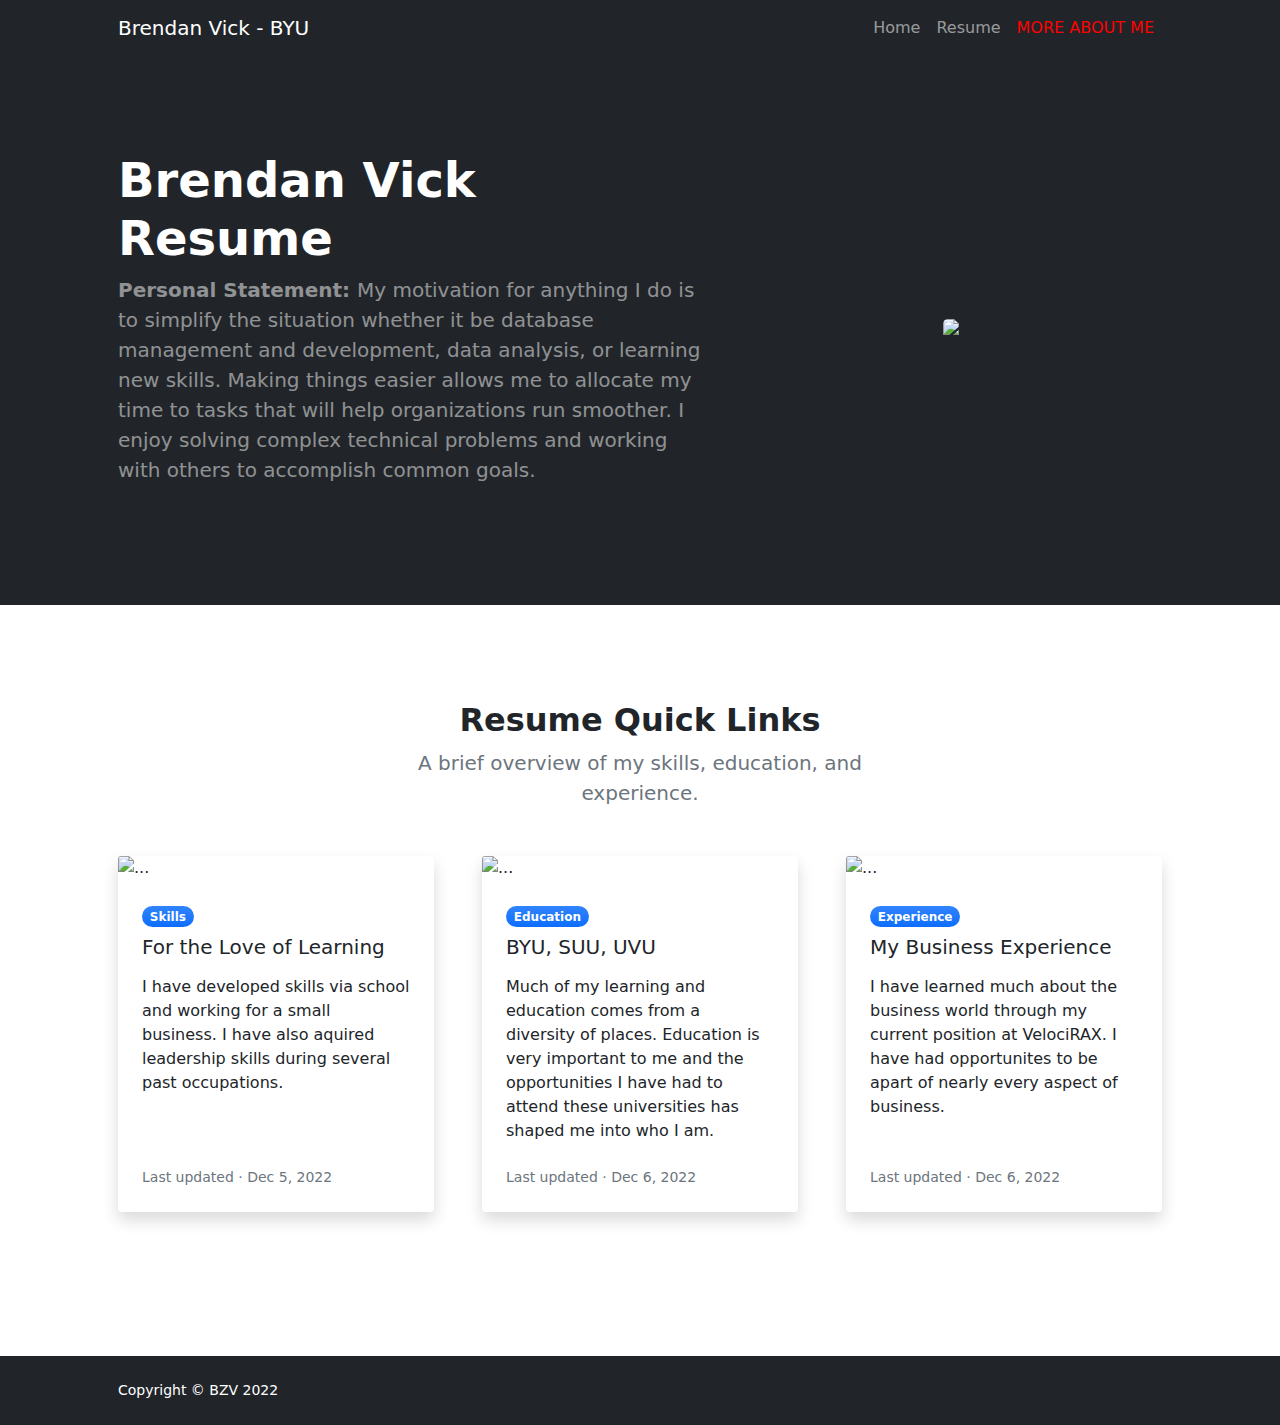
==== index.html @ b4e13d79 "Add files via upload" ====
<!DOCTYPE html>
<html lang="en">
    <head>
        <meta charset="utf-8" />
        <meta name="viewport" content="width=device-width, initial-scale=1, shrink-to-fit=no" />
        <meta name="description" content="" />
        <meta name="author" content="" />
        <title>Brendan Vick Home Page - Brigham Young University 2022</title>
        <!-- Favicon-->
        <link rel="icon" type="image/x-icon" href="assets/favicon.ico" />
        <!-- Bootstrap icons-->
        <link href="https://cdn.jsdelivr.net/npm/bootstrap-icons@1.5.0/font/bootstrap-icons.css" rel="stylesheet" />
        <!-- Core theme CSS (includes Bootstrap)-->
        <link href="css/styles.css" rel="stylesheet" />
    </head>
    <body class="d-flex flex-column h-100">
        <main class="flex-shrink-0">
            <!-- Navigation-->
            <nav class="navbar navbar-expand-lg navbar-dark bg-dark">
                <div class="container px-5">
                    <a class="navbar-brand" href="#">Brendan Vick - BYU</a>
                    <button class="navbar-toggler" type="button" data-bs-toggle="collapse" data-bs-target="#navbarSupportedContent" aria-controls="navbarSupportedContent" aria-expanded="false" aria-label="Toggle navigation"><span class="navbar-toggler-icon"></span></button>
                    <div class="collapse navbar-collapse" id="navbarSupportedContent">
                        <ul class="navbar-nav ms-auto mb-2 mb-lg-0">
                            <li class="nav-item"><a class="nav-link" href="#">Home</a></li>
                            <li class="nav-item"><a class="nav-link" href="html/resume.html">Resume</a></li>
                            <li class="nav-item"><a class="nav-link" href="html/more.html" style="color: red;">MORE ABOUT ME</a></li>
                        </ul>
                    </div>
                </div>
            </nav>
            <!-- Header-->
            <header class="bg-dark py-5">
                <div class="container px-5">
                    <div class="row gx-5 align-items-center justify-content-center">
                        <div class="col-lg-8 col-xl-7 col-xxl-6">
                            <div class="my-5 text-center text-xl-start">
                                <h1 class="display-5 fw-bolder text-white mb-2">Brendan Vick Resume</h1>
                                <p class="lead fw-normal text-white-50 mb-4"><span style="font-weight: bold;">Personal Statement: </span>My motivation for anything I do is to simplify the situation whether it be database management and development, data analysis, or learning new skills. Making things easier allows me to allocate my time to tasks that will help organizations run smoother. I enjoy solving complex technical problems and working with others to accomplish common goals.</p>
                                <div class="d-grid gap-3 d-sm-flex justify-content-sm-center justify-content-xl-start">
                                </div>
                            </div>
                        </div>
                        <div class="col-xl-5 col-xxl-6 d-none d-xl-block text-center"><img class="img-fluid rounded-3 my-5" src="https://d3p0jfi2g1a3vc.cloudfront.net/public/user/4f/b5/04/4ac9e_3a26.JPG?c=416e" alt="..." /></div>
                    </div>
                </div>
            </header>
            <!-- Blog preview section-->
            <section class="py-5">
                <div class="container px-5 my-5">
                    <div class="row gx-5 justify-content-center">
                        <div class="col-lg-8 col-xl-6">
                            <div class="text-center">
                                <h2 class="fw-bolder">Resume Quick Links</h2>
                                <p class="lead fw-normal text-muted mb-5">A brief overview of my skills, education, and experience.</p>
                            </div>
                        </div>
                    </div>
                    <div class="row gx-5">
                        <div class="col-lg-4 mb-5">
                            <div class="card h-100 shadow border-0">
                                <img class="card-img-top" src="https://www.northeastern.edu/graduate/blog/wp-content/uploads/2019/09/iStock-1150384596-2.jpg" alt="..." />
                                <div class="card-body p-4">
                                    <div class="badge bg-primary bg-gradient rounded-pill mb-2">Skills</div>
                                    <a class="text-decoration-none link-dark stretched-link" href="html/resume.html"><h5 class="card-title mb-3">For the Love of Learning</h5></a>
                                    <p class="card-text mb-0">I have developed skills via school and working for a small business. I have also aquired leadership skills during several past occupations.</p>
                                </div>
                                <div class="card-footer p-4 pt-0 bg-transparent border-top-0">
                                    <div class="d-flex align-items-end justify-content-between">
                                        <div class="d-flex align-items-center">
                                            <div class="small">
                                                <div class="text-muted">Last updated &middot; Dec 5, 2022</div>
                                            </div>
                                        </div>
                                    </div>
                                </div>
                            </div>
                        </div>
                        <div class="col-lg-4 mb-5">
                            <div class="card h-100 shadow border-0">
                                <img class="card-img-top" src="https://logos-world.net/wp-content/uploads/2021/08/BYU-Logo-700x394.png" alt="..." />
                                <div class="card-body p-4">
                                    <div class="badge bg-primary bg-gradient rounded-pill mb-2">Education</div>
                                    <a class="text-decoration-none link-dark stretched-link" href="html/resume.html"><h5 class="card-title mb-3">BYU, SUU, UVU</h5></a>
                                    <p class="card-text mb-0">Much of my learning and education comes from a diversity of places. Education is very important to me and the opportunities I have had to attend these universities has shaped me into who I am.</p>
                                </div>
                                <div class="card-footer p-4 pt-0 bg-transparent border-top-0">
                                    <div class="d-flex align-items-end justify-content-between">
                                        <div class="d-flex align-items-center">
                                            <div class="small">
                                                <div class="text-muted">Last updated &middot; Dec 6, 2022</div>
                                            </div>
                                        </div>
                                    </div>
                                </div>
                            </div>
                        </div>
                        <div class="col-lg-4 mb-5">
                            <div class="card h-100 shadow border-0">
                                <img class="card-img-top" src="https://upload.wikimedia.org/wikipedia/en/thumb/e/e9/Intermountain_Healthcare_2005_logo.svg/1200px-Intermountain_Healthcare_2005_logo.svg.png" alt="..." />
                                <div class="card-body p-4">
                                    <div class="badge bg-primary bg-gradient rounded-pill mb-2">Experience</div>
                                    <a class="text-decoration-none link-dark stretched-link" href="html/resume.html"><h5 class="card-title mb-3">My Business Experience</h5></a>
                                    <p class="card-text mb-0">I have learned much about the business world through my current position at VelociRAX. I have had opportunites to be apart of nearly every aspect of business.</p>
                                </div>
                                <div class="card-footer p-4 pt-0 bg-transparent border-top-0">
                                    <div class="d-flex align-items-end justify-content-between">
                                        <div class="d-flex align-items-center">
                                            <div class="small">
                                                <div class="text-muted">Last updated &middot; Dec 6, 2022</div>
                                            </div>
                                        </div>
                                    </div>
                                </div>
                            </div>
                        </div>
                    </div>
                </div>
            </section>
        </main>
        <!-- Footer-->
        <footer class="bg-dark py-4 mt-auto">
            <div class="container px-5">
                <div class="row align-items-center justify-content-between flex-column flex-sm-row">
                    <div class="col-auto"><div class="small m-0 text-white">Copyright &copy; BZV 2022</div></div>
                </div>
            </div>
        </footer>
        <!-- Bootstrap core JS-->
        <script src="https://cdn.jsdelivr.net/npm/bootstrap@5.1.3/dist/js/bootstrap.bundle.min.js"></script>
        <!-- Core theme JS-->
        <script src="js/scripts.js"></script>
    </body>
</html>
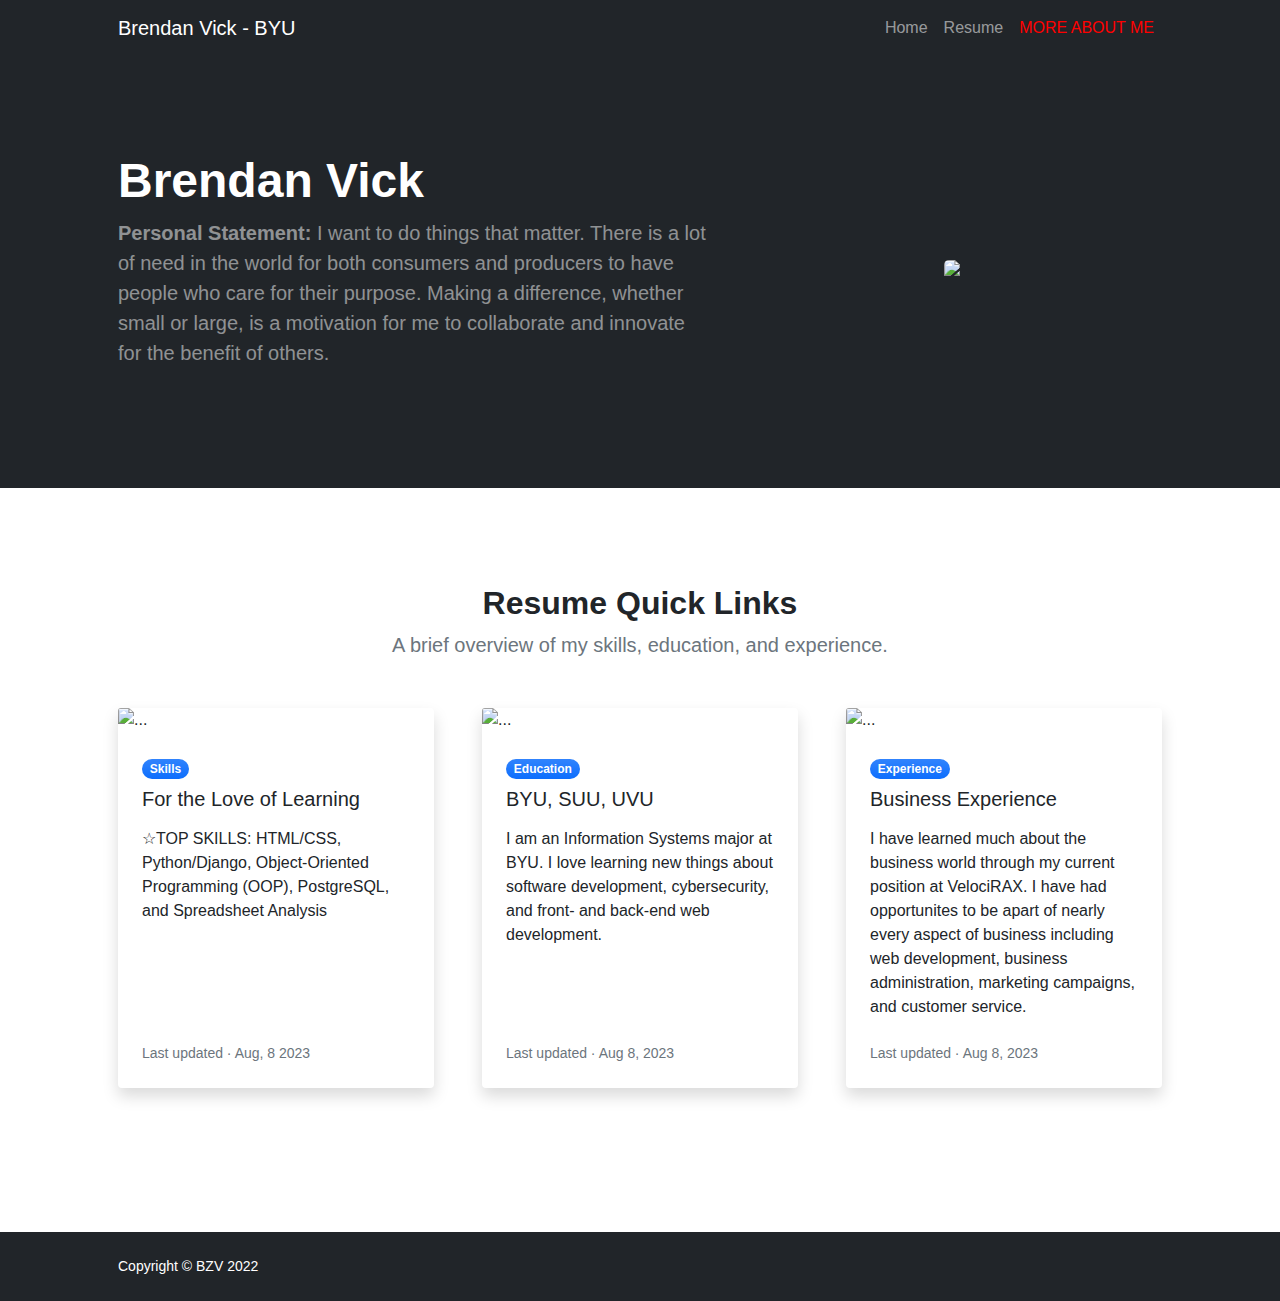
==== commit f86d4982: "Update Aug 2023" ====
--- a/index.html
+++ b/index.html
@@ -5,7 +5,7 @@
         <meta name="viewport" content="width=device-width, initial-scale=1, shrink-to-fit=no" />
         <meta name="description" content="" />
         <meta name="author" content="" />
-        <title>Brendan Vick Home Page - Brigham Young University 2022</title>
+        <title>Brendan Vick Home Page - Brigham Young University</title>
         <!-- Favicon-->
         <link rel="icon" type="image/x-icon" href="assets/favicon.ico" />
         <!-- Bootstrap icons-->
@@ -35,8 +35,8 @@
                     <div class="row gx-5 align-items-center justify-content-center">
                         <div class="col-lg-8 col-xl-7 col-xxl-6">
                             <div class="my-5 text-center text-xl-start">
-                                <h1 class="display-5 fw-bolder text-white mb-2">Brendan Vick Resume</h1>
-                                <p class="lead fw-normal text-white-50 mb-4"><span style="font-weight: bold;">Personal Statement: </span>My motivation for anything I do is to simplify the situation whether it be database management and development, data analysis, or learning new skills. Making things easier allows me to allocate my time to tasks that will help organizations run smoother. I enjoy solving complex technical problems and working with others to accomplish common goals.</p>
+                                <h1 class="display-5 fw-bolder text-white mb-2">Brendan Vick</h1>
+                                <p class="lead fw-normal text-white-50 mb-4"><span style="font-weight: bold;">Personal Statement: </span>I want to do things that matter. There is a lot of need in the world for both consumers and producers to have people who care for their purpose. Making a difference, whether small or large, is a motivation for me to collaborate and innovate for the benefit of others.</p>
                                 <div class="d-grid gap-3 d-sm-flex justify-content-sm-center justify-content-xl-start">
                                 </div>
                             </div>
@@ -62,14 +62,14 @@
                                 <img class="card-img-top" src="https://www.northeastern.edu/graduate/blog/wp-content/uploads/2019/09/iStock-1150384596-2.jpg" alt="..." />
                                 <div class="card-body p-4">
                                     <div class="badge bg-primary bg-gradient rounded-pill mb-2">Skills</div>
-                                    <a class="text-decoration-none link-dark stretched-link" href="html/resume.html"><h5 class="card-title mb-3">For the Love of Learning</h5></a>
-                                    <p class="card-text mb-0">I have developed skills via school and working for a small business. I have also aquired leadership skills during several past occupations.</p>
+                                    <a class="text-decoration-none link-dark stretched-link" href="html/resume.html#section-1"><h5 class="card-title mb-3">For the Love of Learning</h5></a>
+                                    <p class="card-text mb-0">&star;TOP SKILLS: HTML/CSS, Python/Django, Object-Oriented Programming (OOP), PostgreSQL, and Spreadsheet Analysis</p>
                                 </div>
                                 <div class="card-footer p-4 pt-0 bg-transparent border-top-0">
                                     <div class="d-flex align-items-end justify-content-between">
                                         <div class="d-flex align-items-center">
                                             <div class="small">
-                                                <div class="text-muted">Last updated &middot; Dec 5, 2022</div>
+                                                <div class="text-muted">Last updated &middot; Aug, 8 2023</div>
                                             </div>
                                         </div>
                                     </div>
@@ -81,14 +81,14 @@
                                 <img class="card-img-top" src="https://logos-world.net/wp-content/uploads/2021/08/BYU-Logo-700x394.png" alt="..." />
                                 <div class="card-body p-4">
                                     <div class="badge bg-primary bg-gradient rounded-pill mb-2">Education</div>
-                                    <a class="text-decoration-none link-dark stretched-link" href="html/resume.html"><h5 class="card-title mb-3">BYU, SUU, UVU</h5></a>
-                                    <p class="card-text mb-0">Much of my learning and education comes from a diversity of places. Education is very important to me and the opportunities I have had to attend these universities has shaped me into who I am.</p>
+                                    <a class="text-decoration-none link-dark stretched-link" href="html/resume.html#section-2"><h5 class="card-title mb-3">BYU, SUU, UVU</h5></a>
+                                    <p class="card-text mb-0">I am an Information Systems major at BYU. I love learning new things about software development, cybersecurity, and front- and back-end web development.</p>
                                 </div>
                                 <div class="card-footer p-4 pt-0 bg-transparent border-top-0">
                                     <div class="d-flex align-items-end justify-content-between">
                                         <div class="d-flex align-items-center">
                                             <div class="small">
-                                                <div class="text-muted">Last updated &middot; Dec 6, 2022</div>
+                                                <div class="text-muted">Last updated &middot; Aug 8, 2023</div>
                                             </div>
                                         </div>
                                     </div>
@@ -97,17 +97,17 @@
                         </div>
                         <div class="col-lg-4 mb-5">
                             <div class="card h-100 shadow border-0">
-                                <img class="card-img-top" src="https://upload.wikimedia.org/wikipedia/en/thumb/e/e9/Intermountain_Healthcare_2005_logo.svg/1200px-Intermountain_Healthcare_2005_logo.svg.png" alt="..." />
+                                <img class="card-img-top" src="https://www.velocirax.com/cdn/shop/products/RedIcon512x512.png?v=1672332575" alt="..." />
                                 <div class="card-body p-4">
                                     <div class="badge bg-primary bg-gradient rounded-pill mb-2">Experience</div>
-                                    <a class="text-decoration-none link-dark stretched-link" href="html/resume.html"><h5 class="card-title mb-3">My Business Experience</h5></a>
-                                    <p class="card-text mb-0">I have learned much about the business world through my current position at VelociRAX. I have had opportunites to be apart of nearly every aspect of business.</p>
+                                    <a class="text-decoration-none link-dark stretched-link" href="html/resume.html#section-3"><h5 class="card-title mb-3">Business Experience</h5></a>
+                                    <p class="card-text mb-0">I have learned much about the business world through my current position at VelociRAX. I have had opportunites to be apart of nearly every aspect of business including web development, business administration, marketing campaigns, and customer service.</p>
                                 </div>
                                 <div class="card-footer p-4 pt-0 bg-transparent border-top-0">
                                     <div class="d-flex align-items-end justify-content-between">
                                         <div class="d-flex align-items-center">
                                             <div class="small">
-                                                <div class="text-muted">Last updated &middot; Dec 6, 2022</div>
+                                                <div class="text-muted">Last updated &middot; Aug 8, 2023</div>
                                             </div>
                                         </div>
                                     </div>
